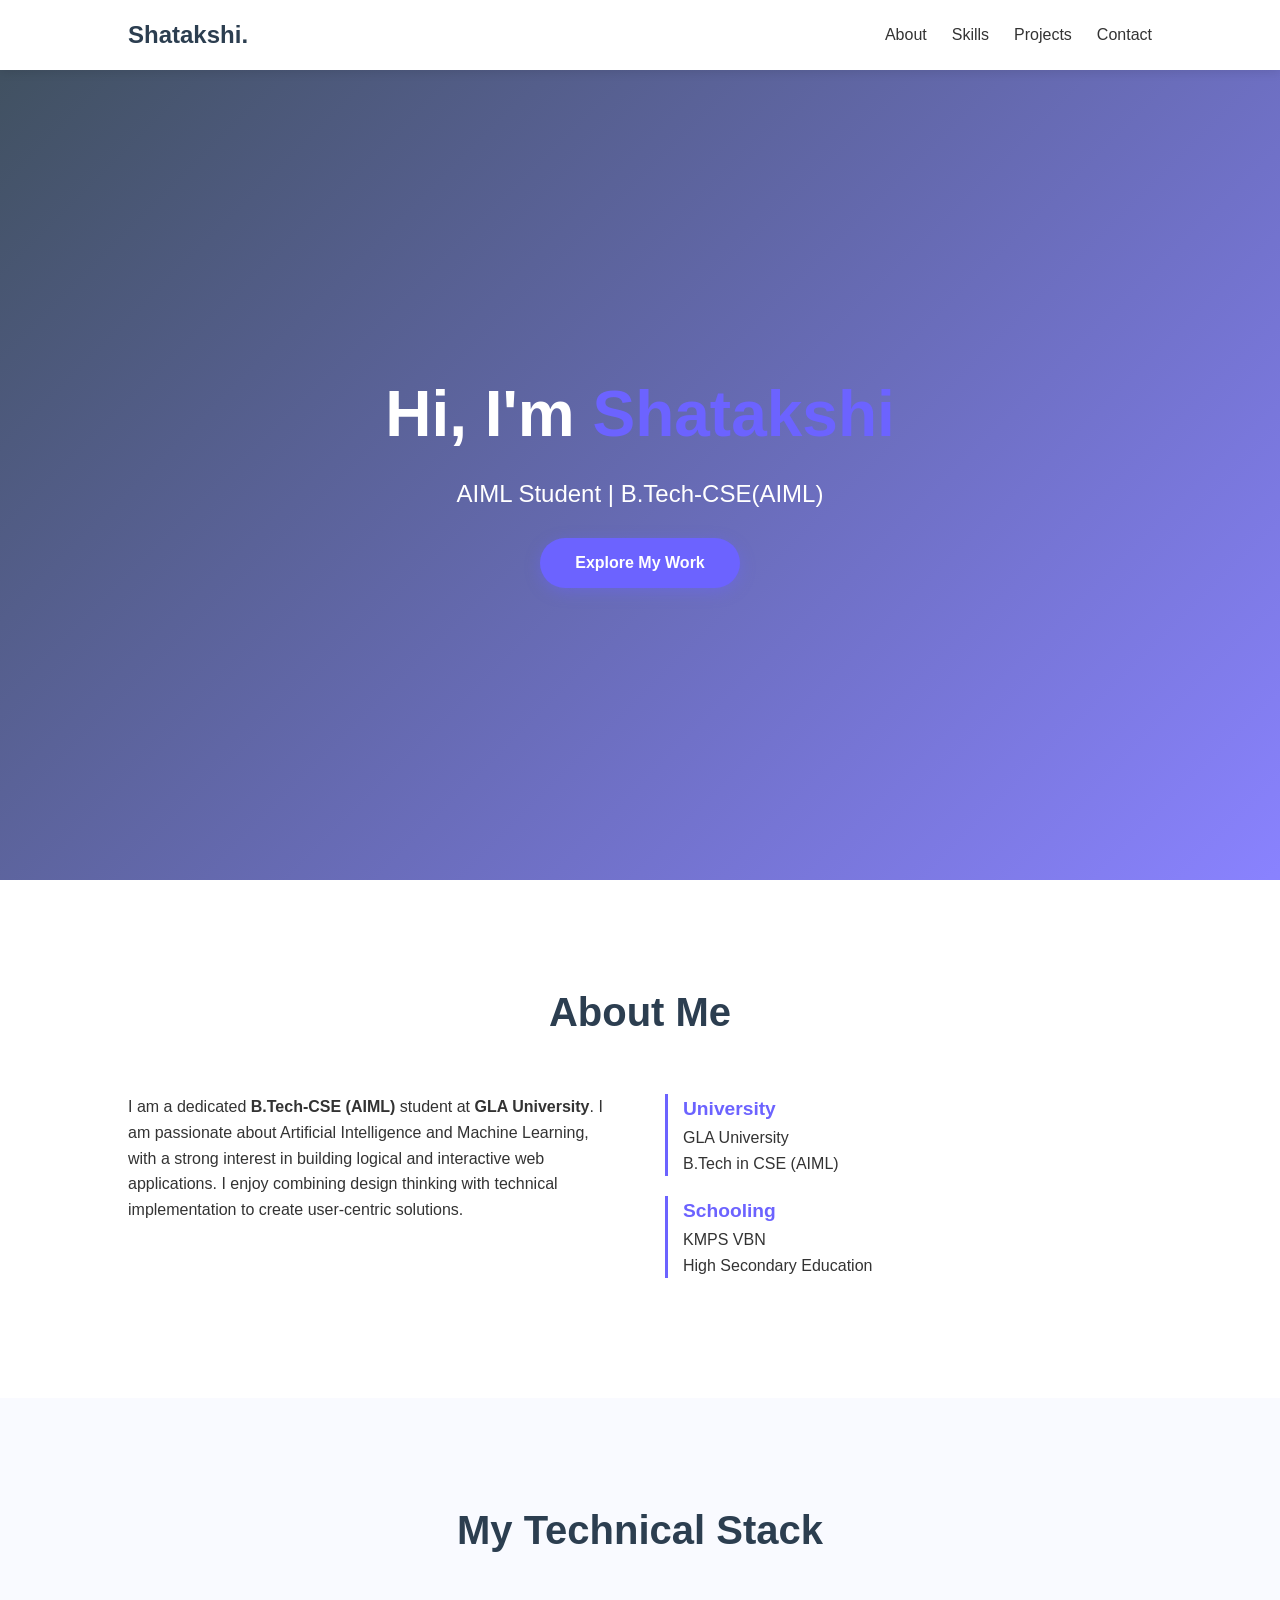
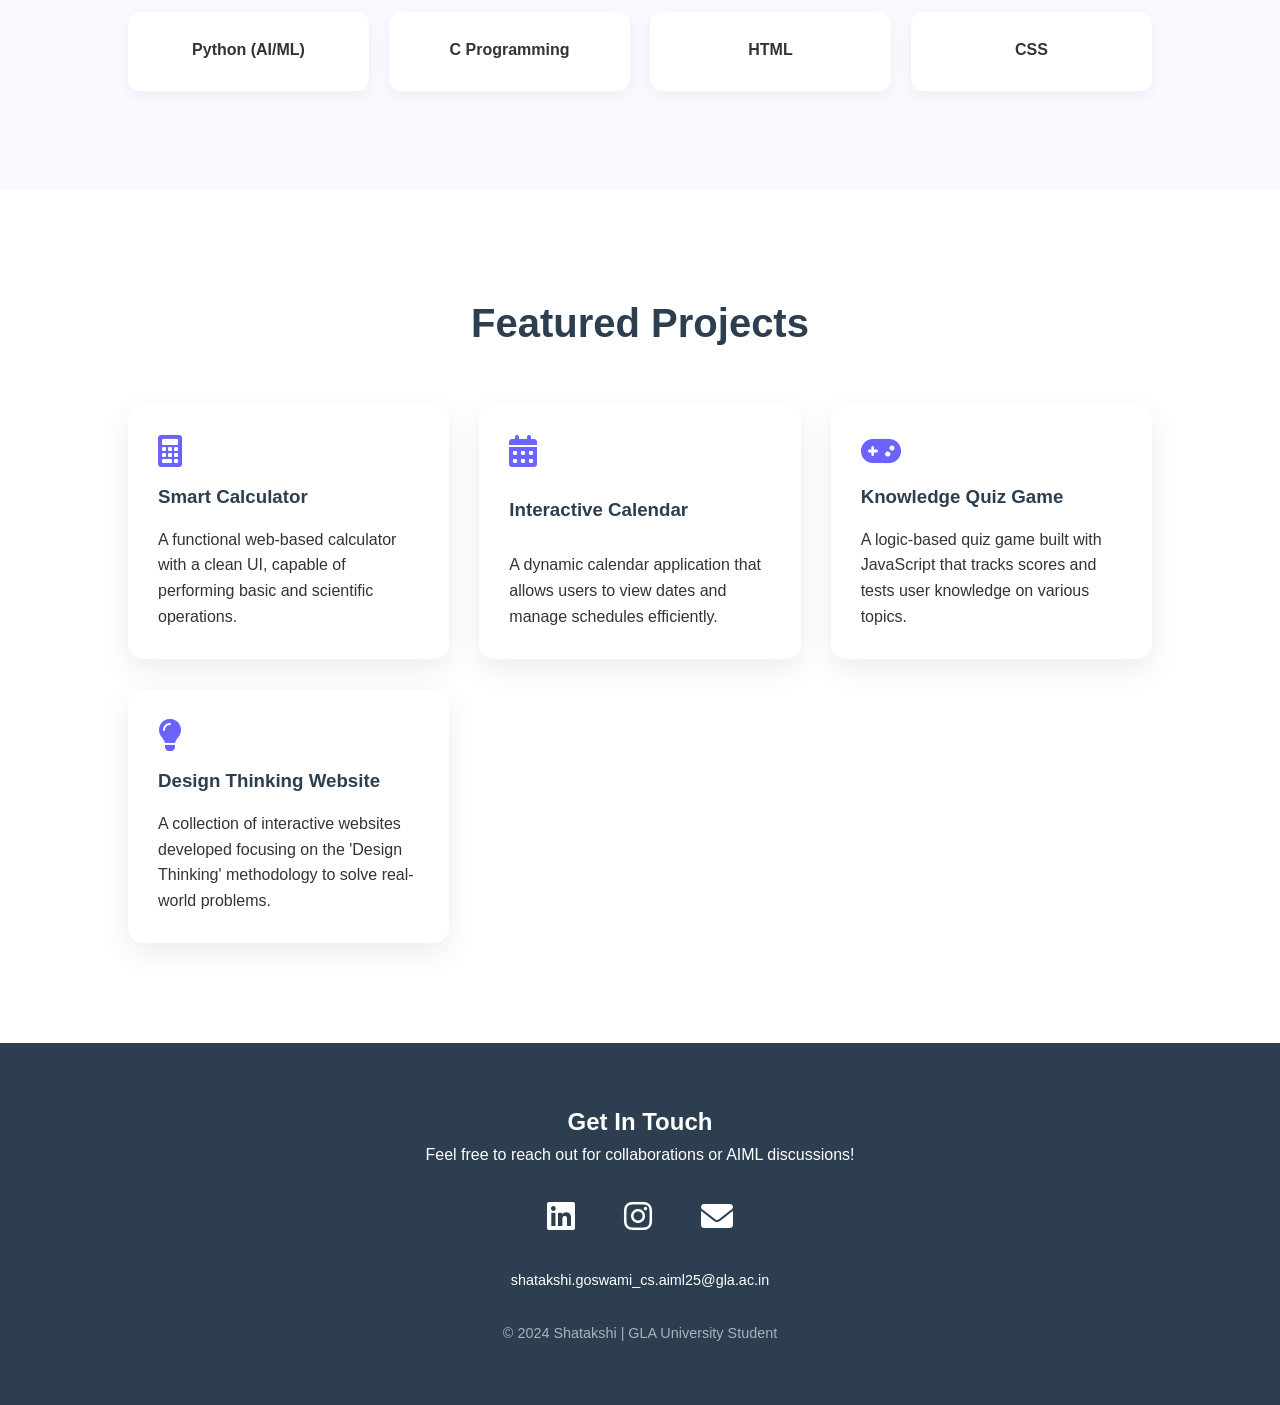
==== index.html @ a18a0ffb "Initial portfolio upload" ====
<!DOCTYPE html>
<html lang="en">
<head>
    <meta charset="UTF-8">
    <meta name="viewport" content="width=device-width, initial-scale=1.0">
    <title>Shatakshi | Portfolio</title>
    <!-- Font Awesome for Social Icons -->
    <link rel="stylesheet" href="https://cdnjs.cloudflare.com/ajax/libs/font-awesome/6.0.0/css/all.min.css">
    <style>
        /* CSS STYLES */
        * {
            margin: 0;
            padding: 0;
            box-sizing: border-box;
            font-family: 'Segoe UI', Roboto, Helvetica, Arial, sans-serif;
        }

        html {
            scroll-behavior: smooth;
        }

        body {
            line-height: 1.6;
            color: #333;
            background-color: #fff;
        }

        /* Navigation */
        .navbar {
            display: flex;
            justify-content: space-between;
            align-items: center;
            padding: 1rem 10%;
            background: #ffffff;
            box-shadow: 0 2px 10px rgba(0,0,0,0.1);
            position: sticky;
            top: 0;
            z-index: 1000;
        }

        .logo {
            font-size: 1.5rem;
            font-weight: bold;
            color: #2c3e50;
        }

        .nav-links {
            display: flex;
            list-style: none;
        }

        .nav-links li a {
            text-decoration: none;
            color: #333;
            margin-left: 25px;
            font-weight: 500;
            transition: 0.3s;
        }

        .nav-links li a:hover {
            color: #6c63ff;
        }

        /* Hero Section */
        .hero {
            height: 90vh;
            background: linear-gradient(135deg, rgba(44, 62, 80, 0.9), rgba(108, 99, 255, 0.8)), 
                        url('https://images.unsplash.com/photo-1518186285589-2f7649de83e0?ixlib=rb-1.2.1&auto=format&fit=crop&w=1350&q=80') center/cover;
            display: flex;
            justify-content: center;
            align-items: center;
            text-align: center;
            color: white;
            padding: 0 20px;
        }

        .hero-content h1 {
            font-size: 4rem;
            margin-bottom: 10px;
        }

        .hero-content p {
            font-size: 1.5rem;
            margin-bottom: 25px;
            font-weight: 300;
        }

        .btn {
            display: inline-block;
            padding: 12px 35px;
            background: #6c63ff;
            color: white;
            text-decoration: none;
            border-radius: 30px;
            font-weight: bold;
            transition: 0.3s;
            box-shadow: 0 4px 15px rgba(108, 99, 255, 0.4);
        }

        .btn:hover {
            background: #5753d9;
            transform: translateY(-2px);
        }

        /* Section Universal Styles */
        .section {
            padding: 100px 10%;
        }

        .section-title {
            text-align: center;
            font-size: 2.5rem;
            margin-bottom: 50px;
            color: #2c3e50;
        }

        .bg-light {
            background-color: #f9faff;
        }

        /* About & Education */
        .about-container {
            display: grid;
            grid-template-columns: 1fr 1fr;
            gap: 50px;
            align-items: start;
        }

        .edu-item {
            margin-bottom: 20px;
            padding-left: 15px;
            border-left: 3px solid #6c63ff;
        }

        .edu-item h3 {
            color: #6c63ff;
            font-size: 1.2rem;
        }

        /* Skills */
        .skills-grid {
            display: grid;
            grid-template-columns: repeat(auto-fit, minmax(140px, 1fr));
            gap: 20px;
        }

        .skill-card {
            background: white;
            padding: 25px;
            text-align: center;
            border-radius: 12px;
            box-shadow: 0 5px 15px rgba(0,0,0,0.05);
            font-weight: 600;
            transition: 0.3s;
            border-bottom: 3px solid transparent;
        }

        .skill-card:hover {
            border-bottom: 3px solid #6c63ff;
            transform: translateY(-5px);
        }

        /* Projects Grid */
        .projects-grid {
            display: grid;
            grid-template-columns: repeat(auto-fit, minmax(280px, 1fr));
            gap: 30px;
        }

        .project-card {
            background: white;
            padding: 30px;
            border-radius: 15px;
            box-shadow: 0 10px 30px rgba(0,0,0,0.08);
            transition: 0.3s;
            display: flex;
            flex-direction: column;
            justify-content: space-between;
        }

        .project-card:hover {
            transform: translateY(-10px);
        }

        .project-card i {
            font-size: 2rem;
            color: #6c63ff;
            margin-bottom: 15px;
        }

        .project-card h3 {
            margin-bottom: 15px;
            color: #2c3e50;
        }

        /* Footer */
        .footer {
            background: #2c3e50;
            color: white;
            text-align: center;
            padding: 60px 10%;
        }

        .social-links {
            margin: 25px 0;
        }

        .social-links a {
            color: white;
            font-size: 2rem;
            margin: 0 20px;
            transition: 0.3s;
            text-decoration: none;
        }

        .social-links a:hover {
            color: #6c63ff;
            transform: scale(1.2);
        }

        .copyright {
            font-size: 0.9rem;
            opacity: 0.6;
        }

        /* Responsive */
        @media (max-width: 768px) {
            .about-container { grid-template-columns: 1fr; }
            .hero-content h1 { font-size: 2.8rem; }
            .nav-links { display: none; }
        }
    </style>
</head>
<body>

    <!-- Navigation -->
    <nav class="navbar">
        <div class="logo">Shatakshi.</div>
        <ul class="nav-links">
            <li><a href="#about">About</a></li>
            <li><a href="#skills">Skills</a></li>
            <li><a href="#projects">Projects</a></li>
            <li><a href="#contact">Contact</a></li>
        </ul>
    </nav>

    <!-- Hero Section -->
    <header class="hero">
        <div class="hero-content">
            <h1>Hi, I'm <span style="color: #6c63ff;">Shatakshi</span></h1>
            <p>AIML Student | B.Tech-CSE(AIML)</p>
            <a href="#projects" class="btn">Explore My Work</a>
        </div>
    </header>

    <main>
        <!-- About Section -->
        <section id="about" class="section">
            <h2 class="section-title">About Me</h2>
            <div class="about-container">
                <div>
                    <p>I am a dedicated <strong>B.Tech-CSE (AIML)</strong> student at <strong>GLA University</strong>. I am passionate about Artificial Intelligence and Machine Learning, with a strong interest in building logical and interactive web applications. I enjoy combining design thinking with technical implementation to create user-centric solutions.</p>
                </div>
                <div>
                    <div class="edu-item">
                        <h3>University</h3>
                        <p>GLA University <br>B.Tech in CSE (AIML)</p>
                    </div>
                    <div class="edu-item">
                        <h3>Schooling</h3>
                        <p>KMPS VBN <br>High Secondary Education</p>
                    </div>
                </div>
            </div>
        </section>

        <!-- Skills Section -->
        <section id="skills" class="section bg-light">
            <h2 class="section-title">My Technical Stack</h2>
            <div class="skills-grid">
                <div class="skill-card">Python (AI/ML)</div>
                <div class="skill-card">C Programming</div>
                <div class="skill-card">HTML</div>
                <div class="skill-card">CSS</div>                
            </div>
        </section>

        <!-- Projects Section -->
        <section id="projects" class="section">
            <h2 class="section-title">Featured Projects</h2>
            <div class="projects-grid">
                <!-- Calculator -->
                <div class="project-card">
                    <i class="fas fa-calculator"></i>
                    <h3>Smart Calculator</h3>
                    <p>A functional web-based calculator with a clean UI, capable of performing basic and scientific operations.</p>
                </div>
                <!-- Calendar -->
                <div class="project-card">
                    <i class="fas fa-calendar-alt"></i>
                    <h3>Interactive Calendar</h3>
                    <p>A dynamic calendar application that allows users to view dates and manage schedules efficiently.</p>
                </div>
                <!-- Quiz Game -->
                <div class="project-card">
                    <i class="fas fa-gamepad"></i>
                    <h3>Knowledge Quiz Game</h3>
                    <p>A logic-based quiz game built with JavaScript that tracks scores and tests user knowledge on various topics.</p>
                </div>
                <!-- Design Thinking -->
                <div class="project-card">
                    <i class="fas fa-lightbulb"></i>
                    <h3>Design Thinking Website</h3>
                    <p>A collection of interactive websites developed focusing on the 'Design Thinking' methodology to solve real-world problems.</p>
                </div>
            </div>
        </section>
    </main>

    <!-- Contact & Footer -->
    <footer id="contact" class="footer">
        <h2>Get In Touch</h2>
        <p>Feel free to reach out for collaborations or AIML discussions!</p>
        
        <div class="social-links">
            <!-- LinkedIn -->
            <a href="#" target="_blank" title="LinkedIn">
                <i class="fab fa-linkedin"></i>
            </a>
            
            <!-- Instagram -->
            <a href="https://www.instagram.com/goswa.mi_2?igsh=MWhuZzZjdTV5b3d0dQ==" target="_blank" title="Instagram">
                <i class="fab fa-instagram"></i>
            </a>
            
            <!-- Email -->
            <a href="mailto:shatakshi.goswami_cs.aiml25@gla.ac.in" title="Email Me">
                <i class="fas fa-envelope"></i>
            </a>
        </div>

        <p style="margin-top: 10px; font-size: 0.9rem;">shatakshi.goswami_cs.aiml25@gla.ac.in</p>
        <p class="copyright" style="margin-top: 30px;">&copy; 2024 Shatakshi | GLA University Student</p>
    </footer>

</body>
</html>
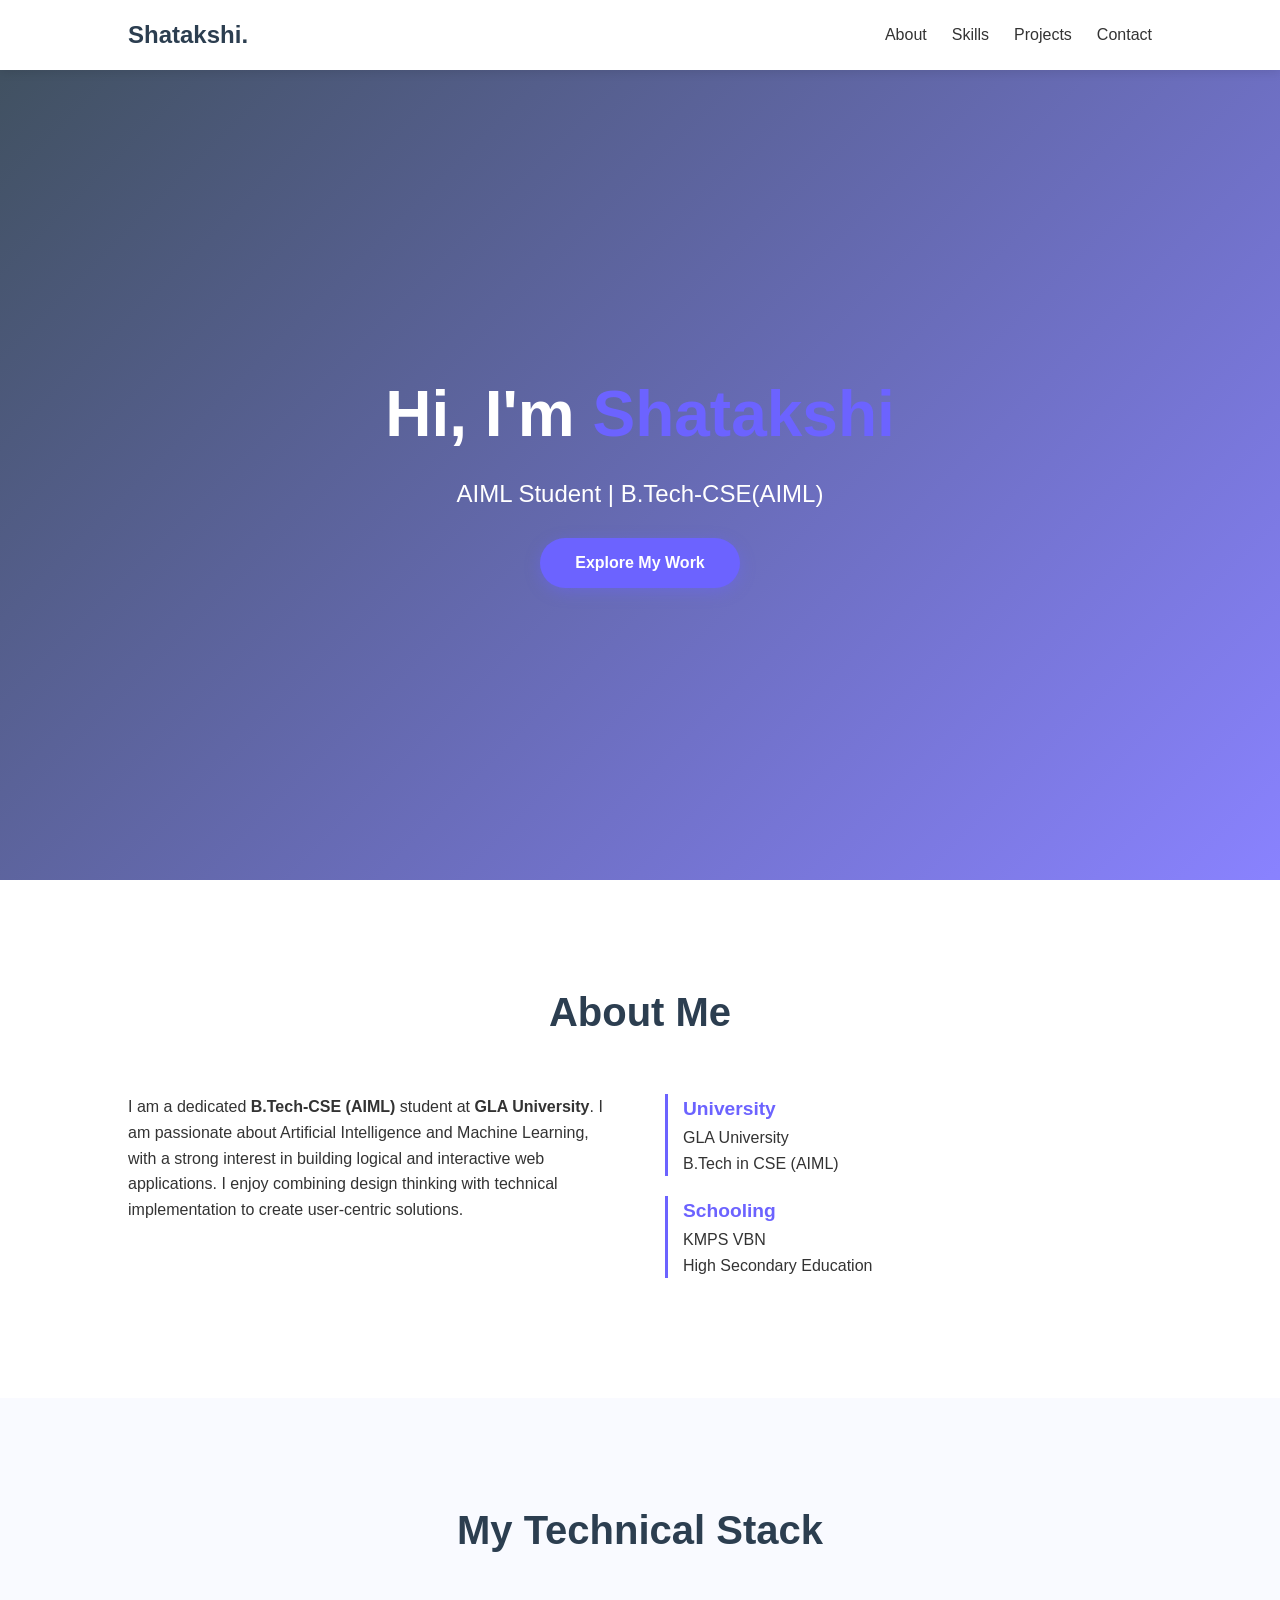
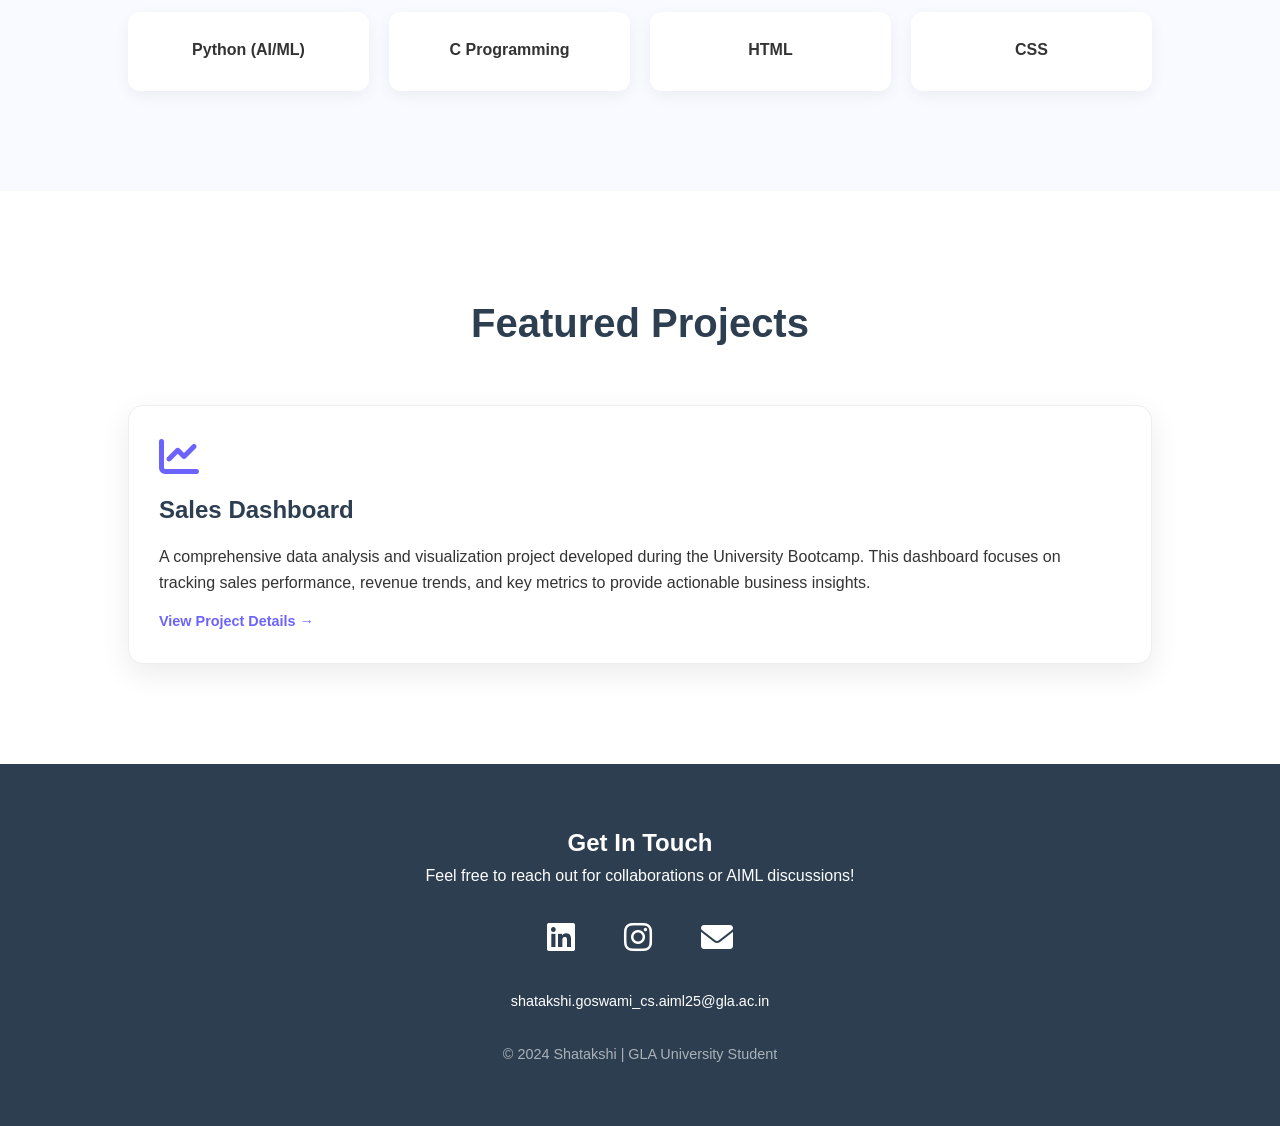
==== commit 9978d50a: "First commit - my portfolio" ====
--- a/index.html
+++ b/index.html
@@ -165,6 +165,14 @@
             display: grid;
             grid-template-columns: repeat(auto-fit, minmax(280px, 1fr));
             gap: 30px;
+            justify-content: center;
+        }
+
+        /* Project Card Link Style */
+        .project-link {
+            text-decoration: none;
+            color: inherit;
+            display: block;
         }
 
         .project-card {
@@ -176,14 +184,18 @@
             display: flex;
             flex-direction: column;
             justify-content: space-between;
+            height: 100%;
+            border: 1px solid #eee;
         }
 
         .project-card:hover {
             transform: translateY(-10px);
+            box-shadow: 0 15px 35px rgba(108, 99, 255, 0.15);
+            border-color: #6c63ff;
         }
 
         .project-card i {
-            font-size: 2rem;
+            font-size: 2.5rem;
             color: #6c63ff;
             margin-bottom: 15px;
         }
@@ -191,6 +203,14 @@
         .project-card h3 {
             margin-bottom: 15px;
             color: #2c3e50;
+            font-size: 1.5rem;
+        }
+
+        .view-more {
+            margin-top: 15px;
+            color: #6c63ff;
+            font-weight: bold;
+            font-size: 0.9rem;
         }
 
         /* Footer */
@@ -289,30 +309,17 @@
         <section id="projects" class="section">
             <h2 class="section-title">Featured Projects</h2>
             <div class="projects-grid">
-                <!-- Calculator -->
-                <div class="project-card">
-                    <i class="fas fa-calculator"></i>
-                    <h3>Smart Calculator</h3>
-                    <p>A functional web-based calculator with a clean UI, capable of performing basic and scientific operations.</p>
-                </div>
-                <!-- Calendar -->
-                <div class="project-card">
-                    <i class="fas fa-calendar-alt"></i>
-                    <h3>Interactive Calendar</h3>
-                    <p>A dynamic calendar application that allows users to view dates and manage schedules efficiently.</p>
-                </div>
-                <!-- Quiz Game -->
-                <div class="project-card">
-                    <i class="fas fa-gamepad"></i>
-                    <h3>Knowledge Quiz Game</h3>
-                    <p>A logic-based quiz game built with JavaScript that tracks scores and tests user knowledge on various topics.</p>
-                </div>
-                <!-- Design Thinking -->
-                <div class="project-card">
-                    <i class="fas fa-lightbulb"></i>
-                    <h3>Design Thinking Website</h3>
-                    <p>A collection of interactive websites developed focusing on the 'Design Thinking' methodology to solve real-world problems.</p>
-                </div>
+                <!-- Sales Dashboard Project -->
+                <a href="project.html" class="project-link">
+                    <div class="project-card">
+                        <div>
+                            <i class="fas fa-chart-line"></i>
+                            <h3>Sales Dashboard</h3>
+                            <p>A comprehensive data analysis and visualization project developed during the University Bootcamp. This dashboard focuses on tracking sales performance, revenue trends, and key metrics to provide actionable business insights.</p>
+                        </div>
+                        <div class="view-more">View Project Details →</div>
+                    </div>
+                </a>
             </div>
         </section>
     </main>
